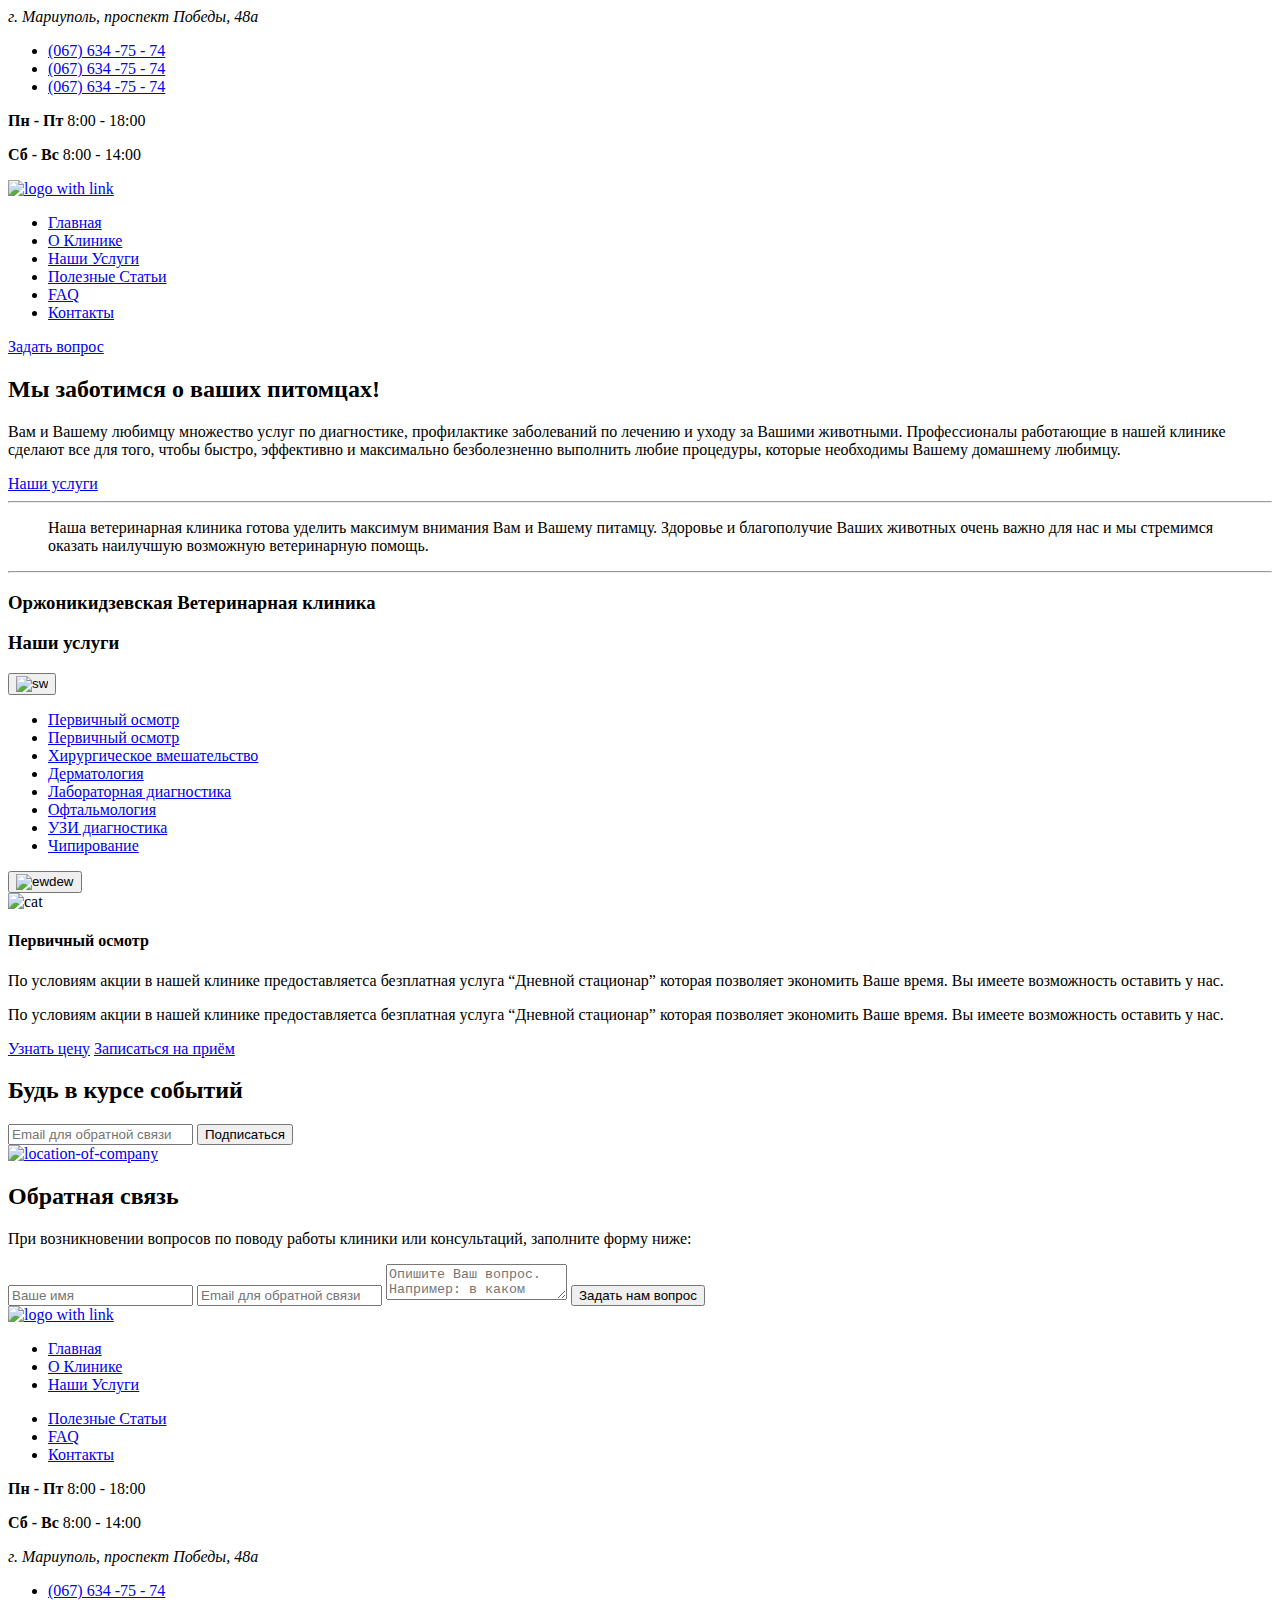
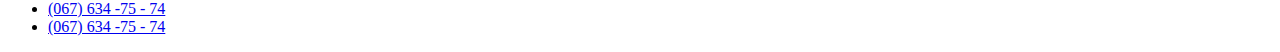
==== index.html @ 23693dec "add index html" ====
<!DOCTYPE html>
<html lang="ru">

<head>
  <meta charset="UTF-8">
  <meta name="viewport" content="width=device-width, initial-scale=1.0">
  <title>Veterinary clinic</title>
  <link rel="stylesheet" href="css/main.css">
</head>

<body class="body__main">

  <header class="site__header">
    <div class="site__addresses">
      <div class="container addresses">
        <div class="addresses__wrapper">
          <address class="site__address">
            г. Мариуполь, проспект Победы, 48а
          </address>
          <ul class="company__list">
            <li class="company__item">
              <a href="tel:+(067) 634 -75 - 74" class="company__item-number">(067) 634 -75 - 74</a>
            </li>
            <li class="company__item">
              <a href="tel:+(067) 634 -75 - 74" class="company__item-number">(067) 634 -75 - 74</a>
            </li>
            <li class="company__item item__last">
              <a href="tel:+(067) 634 -75 - 74" class="company__item-number">(067) 634 -75 - 74</a>
            </li>
          </ul>
          <div class="company__working-time">
            <p class="company__working-time-text"><span class="time__bold"><b>Пн - Пт</b></span> 8:00 - 18:00</p>
            <p class="company__working-time-text text__right-time"><span class="time__bold"><b>Сб - Вс</b></span> 8:00 -
              14:00</p>
          </div>
        </div>

      </div>
    </div>

    <nav class="site_nav">
      <div class="container site__nav">
        <div class="logo-link-container">
          <a href="/" class="site-logo-link">
            <img class="site-logo-link-img" src="img/logo.svg" width="178" height="87" alt="logo with link">
          </a>
        </div>
        <ul class="site__nav-list">
          <li class="site__nav-item">
            <a href="#" class="site__nav-item-link site__nav-item-link-active">Главная</a>
          </li>
          <li class="site__nav-item">
            <a href="about.html" class="site__nav-item-link">О Клинике</a>
          </li>
          <li class="site__nav-item">
            <a href="services.html" class="site__nav-item-link">Наши Услуги</a>
          </li>
          <li class="site__nav-item">
            <a href="useful.html" class="site__nav-item-link">Полезные Статьи</a>
          </li>
          <li class="site__nav-item">
            <a href="faq.html" class="site__nav-item-link">FAQ</a>
          </li>
          <li class="site__nav-item">
            <a href="contacts.html" class="site__nav-item-link">Контакты</a>
          </li>
        </ul>
        <a href="questions.html" class="nav__question">Задать вопрос</a>
      </div>
    </nav>
  </header>


  <section class="hero">
    <div class="container hero__main">
      <div class="hero__inner">
        <h2 class="hero__heading">Мы заботимся о <span class="hero__heading-span">ваших питомцах!</span></h2>
        <p class="hero__text">Вам и Вашему любимцу множество услуг по диагностике, профилактике заболеваний по лечению и
          уходу за Вашими животными. Профессионалы работающие в нашей клинике сделают все для того, чтобы быстро,
          эффективно и максимально безболезненно выполнить любие процедуры, которые необходимы Вашему домашнему любимцу.
        </p>
        <a class="button button--dark" href="#services">Наши услуги</a>
      </div>
    </div>
  </section>

  <hr class="line">
  <blockquote class="blockquote__company">
    Наша ветеринарная клиника готова уделить максимум внимания Вам и Вашему питамцу. Здоровье и благополучие Ваших
    животных очень важно для нас и мы стремимся оказать наилучшую возможную ветеринарную помощь.
  </blockquote>
  <hr class="line">
  <h3 class="heading__blockquote">
    Оржоникидзевская Ветеринарная клиника
  </h3>


  <section class="services__section">
    <div class="container">
      <h3 class="services__section__title">
        Наши услуги
      </h3>
      <div class="slider">
        <button class="arrow to-left">
          <img src="img/arrow.svg" alt="sw">
        </button>
        <ul class="services__section__list">
          <li class="services__section__item">
            <a href="#" class="services__section__item-link services__section__item-link-active">Первичный осмотр</a>
          </li>
          <li class="services__section__item">
            <a href="#" class="services__section__item-link">Первичный осмотр</a>
          </li>
          <li class="services__section__item">
            <a href="#" class="services__section__item-link">Хирургическое вмешательство</a>
          </li>
          <li class="services__section__item">
            <a href="#" class="services__section__item-link">Дерматология </a>
          </li>
          <li class="services__section__item">
            <a href="#" class="services__section__item-link">Лабораторная диагностика</a>
          </li>
          <li class="services__section__item">
            <a href="#" class="services__section__item-link">Офтальмология</a>
          </li>
          <li class="services__section__item">
            <a href="#" class="services__section__item-link">УЗИ диагностика</a>
          </li>
          <li class="services__section__item">
            <a href="#" class="services__section__item-link">Чипирование</a>
          </li>
        </ul>
        <button class="arrow to-right">
          <img src="img/arrow.svg" alt="ewdew">
        </button>
      </div>
      <div class="services__section__view">
        <img src="img/cat-with-o.jpg" alt="cat" class="services__section__view-img">
        <div class="services__section__view-info">
          <h4 class="view__info-title">
            Первичный осмотр
          </h4>
          <p class="view__info-text">
            По условиям акции в нашей клинике предоставляетса безплатная услуга “Дневной стационар” которая позволяет
            экономить Ваше время. Вы имеете возможность оставить у нас.
          </p>
          <p class="view__info-text">
            По условиям акции в нашей клинике предоставляетса безплатная услуга “Дневной стационар” которая позволяет
            экономить Ваше время. Вы имеете возможность оставить у нас.
          </p>
          <div class="view__info-btns">
            <a class="view__info-btn-price" href="#">Узнать цену</a>
            <a class="view__info-btn" href="#">Записаться на приём</a>
          </div>
        </div>
      </div>
    </div>
  </section>


  <section class="event">
    <div class="container">
      <div class="event__form">
        <h2 class="event__form-heading">Будь в курсе событий</h2>
        <form action="https://echo.htmlacademy.ru" class="event__form_m">
          <input class="input-email_event" minlength="0" pattern="^([a-z0-9_\.-]+)@([\da-z\.-]+)\.([a-z\.]{2,6})$"
            type="email" name="email" id="clientEmmail" required placeholder="Email для обратной связи">
          <button class="input__btn-event" type="submit">Подписаться</button>
        </form>
      </div>
    </div>
  </section>


  <section class="site-form">
    <div class="container__lg">
      <div class="form__wrapper">
        <a href="https://goo.gl/maps/NErmeZKq5vZ7t1rf8" class="company-location">
          <img class="company-location-image" src="./img/location.jpg" width="462" height="652"
            srcset="./img/location.jpg 1x, ./img/location@2x.jpg 2x" alt="location-of-company">
        </a>

        <div class="communication__wrapper">
          <h2 class="communication__heading">Обратная связь</h2>
          <p class="communication__text">При возникновении вопросов по поводу работы клиники или консультаций, заполните форму ниже:</p>
          <form action="https://echo.htmlacademy.ru" class="really-form">
            <input class="input-name" pattern="[a-zA-Z0-9]+" type="text" name="name" minlength="2"
              placeholder="Ваше имя" required id="clientName">
            <input class="input-email" pattern="^([a-z0-9_\.-]+)@([\da-z\.-]+)\.([a-z\.]{2,6})$" type="email"
              name="email" id="clientEmail" required placeholder="Email для обратной связи">
            <textarea class="input-textarea" minlength="3" name="comment"
              placeholder="Опишите Ваш вопрос. Например: в каком возрасте можно прививать от бешенства?"
              id="clientComment"></textarea>
            <button class="input-submit" type="submit">Задать нам вопрос</button>
          </form>
        </div>
      </div>
    </div>
  </section>

  
  <footer class="footer">
    <div class="container footer__wrapper">
      <a href="#" class="footer__logo">
        <img class="footer-logo-link-img" src="img/logo.svg" width="178" height="87" alt="logo with link">
      </a>
      <div class="footer__list-wrapper">
        <ul class="footer-list">
          <li class="footer-item">
            <a href="#" class="footer-item-link footer-item-link-active">Главная</a>
          </li>
          <li class="footer-item">
            <a href="about.html" class="footer-item-link">О Клинике</a>
          </li>
          <li class="footer-item">
            <a href="services" class="footer-item-link">Наши Услуги</a>
          </li>
        </ul>
        <ul class="footer-list">
          <li class="footer-item">
            <a href="useful" class="footer-item-link">Полезные Статьи</a>
          </li>
          <li class="footer-item">
            <a href="faq" class="footer-item-link">FAQ</a>
          </li>
          <li class="footer-item">
            <a href="contacts" class="footer-item-link">Контакты</a>
          </li>
        </ul>
      </div>
        <div class="addresses__wrapper">
          <div class="footer__working">
            <div class="footer__working-time">
              <p class="footer__working-time-text"><span class="time__bold"><b>Пн - Пт</b></span> 8:00 - 18:00</p>
              <p class="footer__working-time-text text__right-time"><span class="time__bold"><b>Сб - Вс</b></span> 8:00 -
                14:00</p>
            </div>
          </div>
         <div class="footer__addresses">
          <address class="footer__address">
            г. Мариуполь, проспект Победы, 48а
          </address>
         </div>
          <div class="footer__number">
            <ul class="footer__list">
              <li class="footer__item footer__items">
                <a href="tel:+(067) 634 -75 - 74" class="footer__item-number">(067) 634 -75 - 74</a>
              </li>
              <li class="footer__item">
                <a href="tel:+(067) 634 -75 - 74" class="footer__item-number">(067) 634 -75 - 74</a>
              </li>
              <li class="footer__item item__last">
                <a href="tel:+(067) 634 -75 - 74" class="footer__item-number">(067) 634 -75 - 74</a>
              </li>
            </ul>
          </div>
        </div>
    </div>
  </footer>
  

  <script src="js/main.js"></script>
</body>

</html>
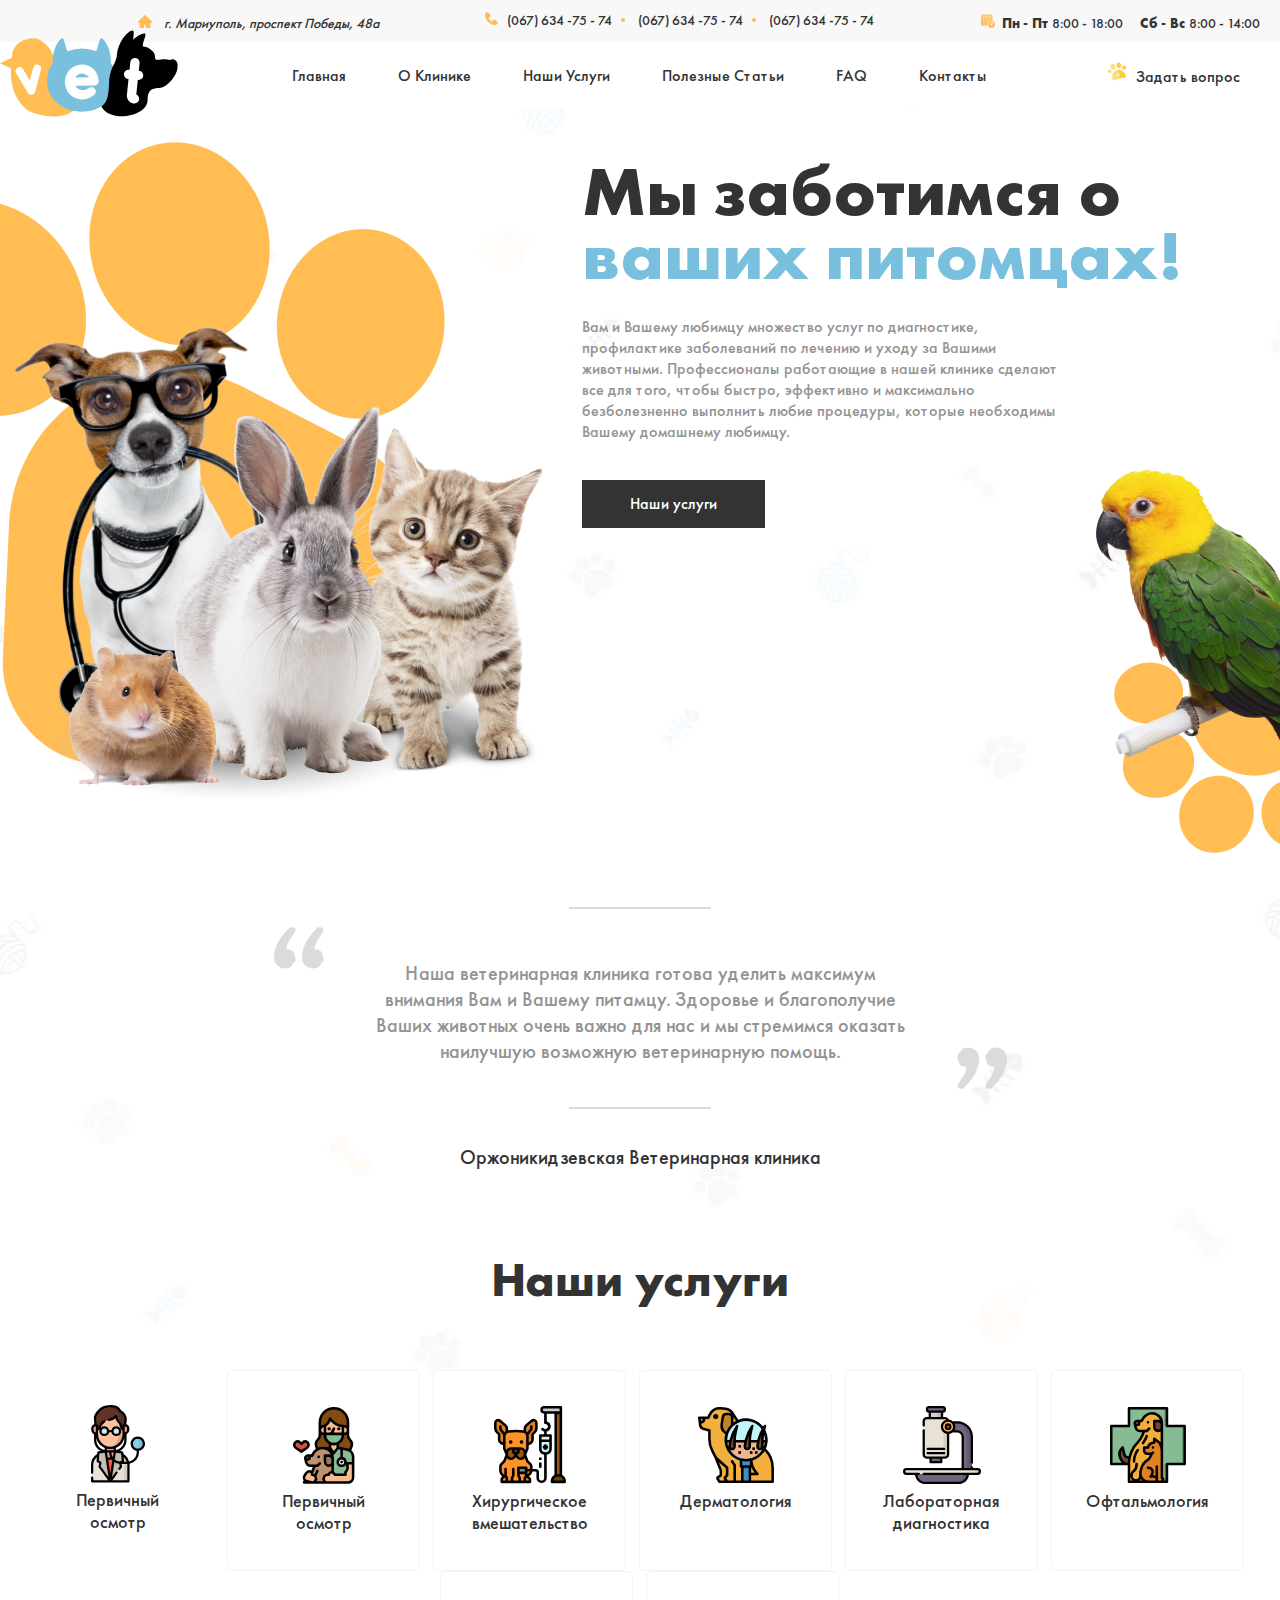
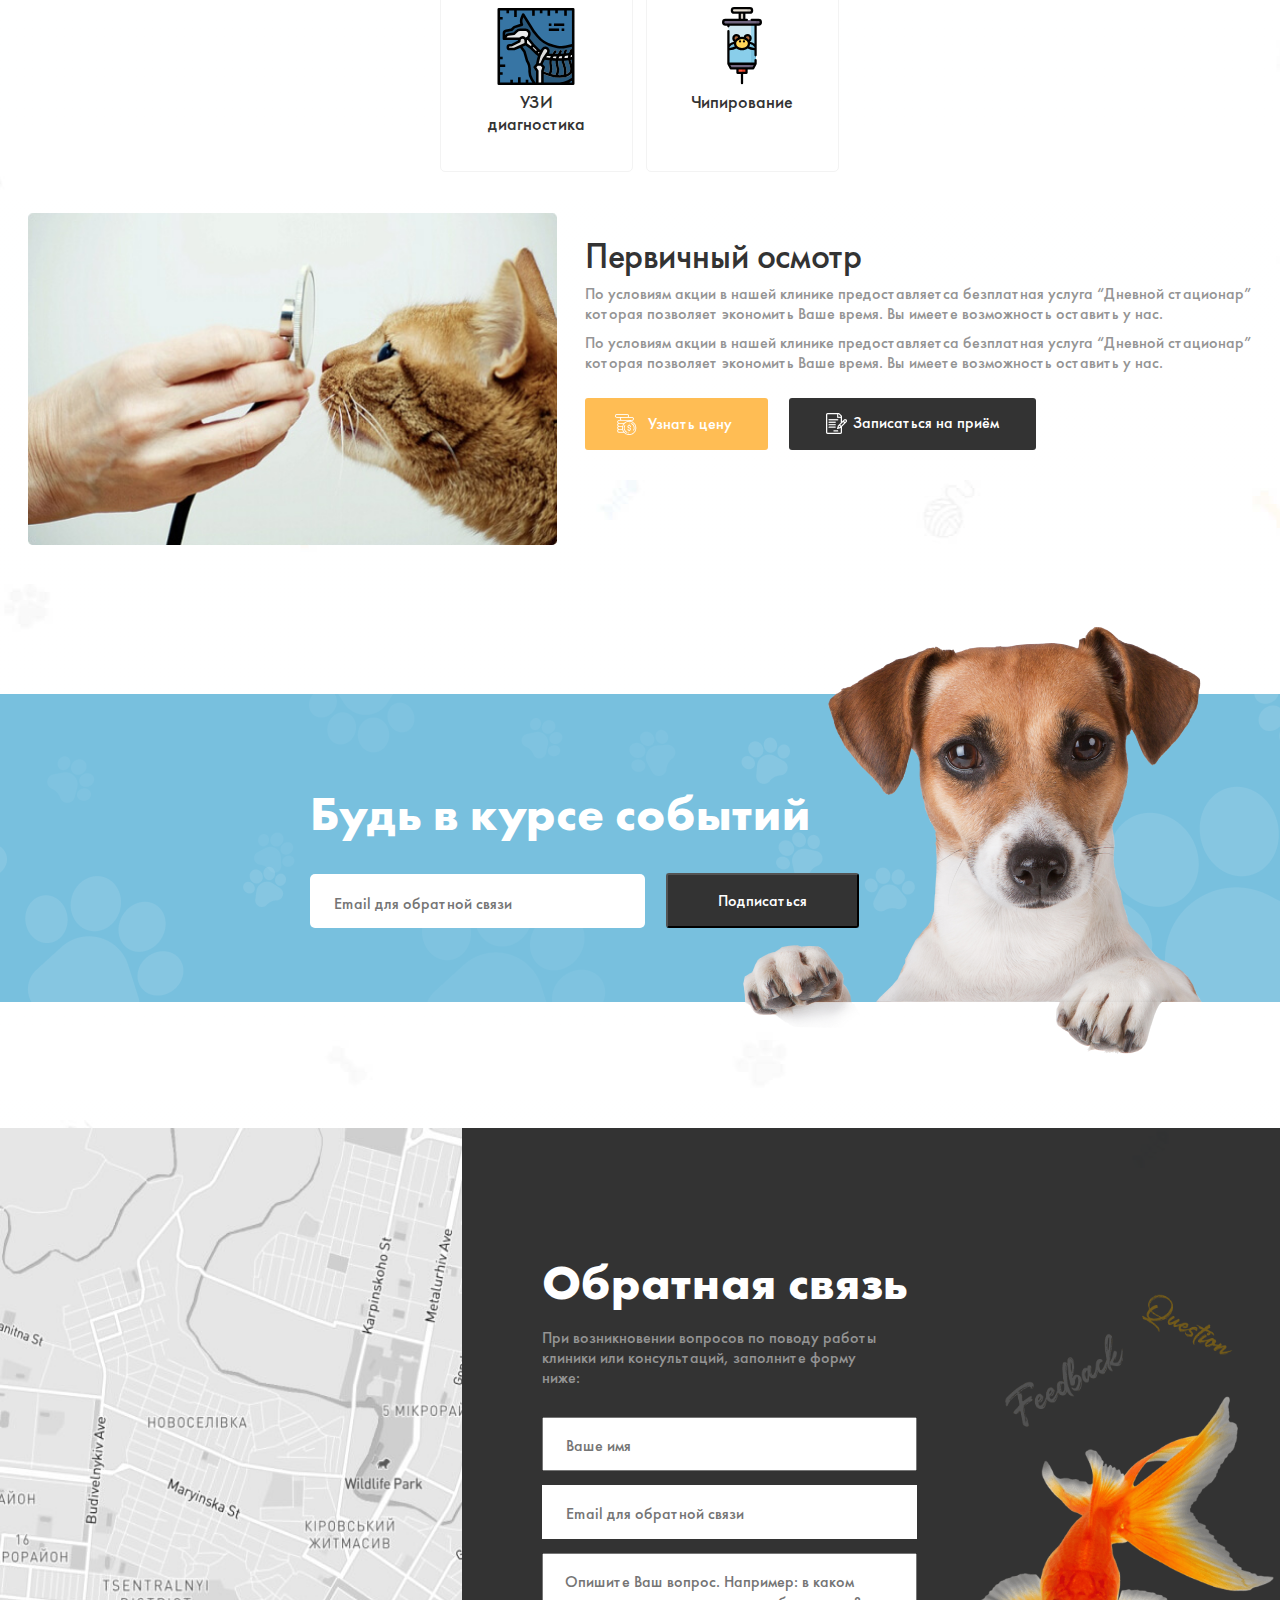
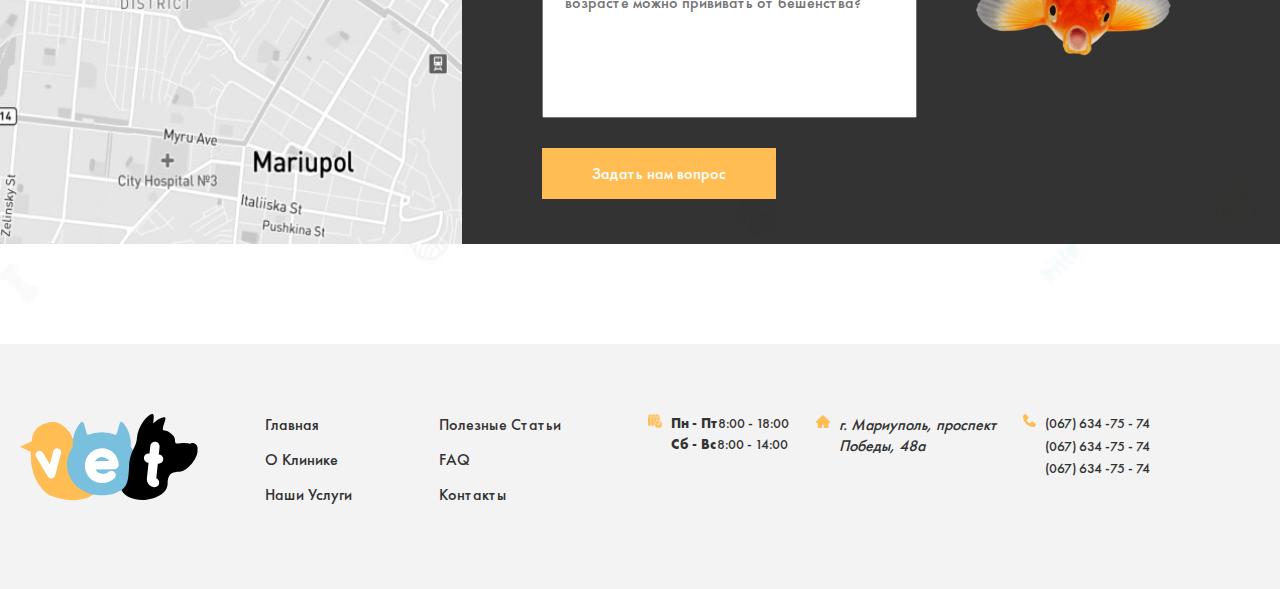
==== commit e1697648: "change links about" ====
--- a/index.html
+++ b/index.html
@@ -50,7 +50,7 @@
             <a href="#" class="site__nav-item-link site__nav-item-link-active">Главная</a>
           </li>
           <li class="site__nav-item">
-            <a href="about.html" class="site__nav-item-link">О Клинике</a>
+            <a href="#" class="site__nav-item-link">О Клинике</a>
           </li>
           <li class="site__nav-item">
             <a href="services.html" class="site__nav-item-link">Наши Услуги</a>
@@ -210,7 +210,7 @@
             <a href="#" class="footer-item-link footer-item-link-active">Главная</a>
           </li>
           <li class="footer-item">
-            <a href="about.html" class="footer-item-link">О Клинике</a>
+            <a href="#" class="footer-item-link">О Клинике</a>
           </li>
           <li class="footer-item">
             <a href="services" class="footer-item-link">Наши Услуги</a>
